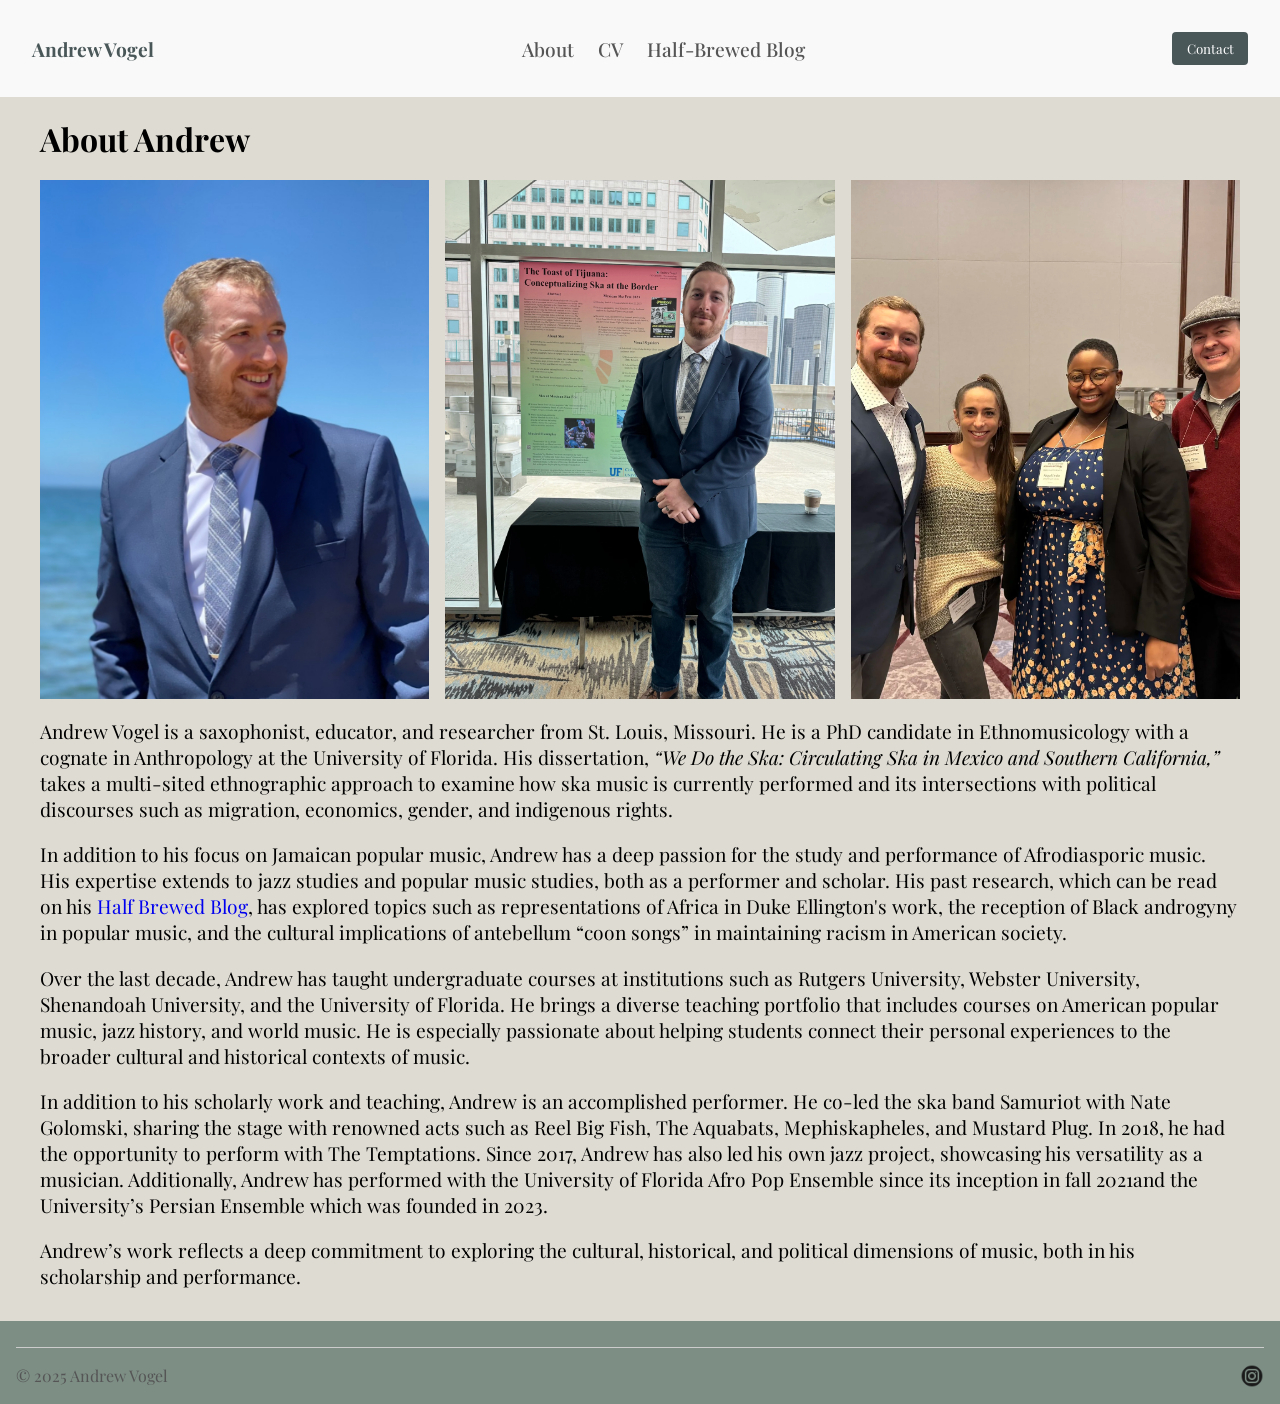
==== about.html @ 0b04c3f2 "initial website upload" ====
<!DOCTYPE html>
<html lang="en">
<head>
  <meta charset="UTF-8">
  <meta name="viewport" content="width=device-width, initial-scale=1.0">
  <title>About - Andrew Vogel</title>
  <link rel="stylesheet" href="style-sheet/style.css">
  <link rel="preconnect" href="https://fonts.googleapis.com">
  <link rel="preconnect" href="https://fonts.gstatic.com" crossorigin>
  <link href="https://fonts.googleapis.com/css2?family=Playfair+Display:ital,wght@0,400..900;1,400..900&display=swap" rel="stylesheet">
</head>
<body>
  <div class="wrapper">
   <header>
    <nav class="navbar">
      <div class="nav-left">
        <a href="index.html">Andrew Vogel</a>
      </div>
      
      <div class="nav-center">
        <a href="about.html">About</a>
        <a href="cv.html">CV</a>
        <a href="blog.html">Half-Brewed Blog </a>
      </div>
      
      <div class="nav-right">
        <a href="mailto:andrewvogel@ufl.edu">
        <button class="btn">Contact</button>
        </a>
      </div>
    </nav>

   </header>

  <main>
    <div class="container">
    <h2 class="about-header">
      About Andrew
    </h2>
    
    <div class="image-container">
      <div class="img-box">
        <img src="images/Andrew-about1.webp" alt="headshot" >
      </div> 
      <div class="img-box">
        <img src="images/Andrew-about2.webp" alt="SAM Conference, Detroit, MI">
      </div>    
      <div class="img-box">
        <img src="images/Andrew-about3.webp" alt="SEM Conference, Ottowa, Canada">
      </div>
    </div>
    
    <p>
      Andrew Vogel is a saxophonist, educator, and researcher from St. Louis, Missouri. He is a PhD candidate in Ethnomusicology with a cognate in Anthropology at the University of Florida. His dissertation,<em> “We Do the Ska: Circulating Ska in Mexico and Southern California,”</em> takes a multi-sited ethnographic approach to examine how ska music is currently performed and its intersections with political discourses such as migration, economics, gender, and indigenous rights. 
    </p>

    <p>
      In addition to his focus on Jamaican popular music, Andrew has a deep passion for the study and performance of Afrodiasporic music. His expertise extends to jazz studies and popular music studies, both as a performer and scholar. His past research, which can be read on his <a href="blog.html" target="_blank">Half Brewed Blog</a>, has explored topics such as representations of Africa in Duke Ellington's work, the reception of Black androgyny in popular music, and the cultural implications of antebellum “coon songs” in maintaining racism in American society.
    </p>

    <p>
      Over the last decade, Andrew has taught undergraduate courses at institutions such as Rutgers University, Webster University, Shenandoah University, and the University of Florida. He brings a diverse teaching portfolio that includes courses on American popular music, jazz history, and world music. He is especially passionate about helping students connect their personal experiences to the broader cultural and historical contexts of music.
    </p>

    <p>
      In addition to his scholarly work and teaching, Andrew is an accomplished performer. He co-led the ska band Samuriot with Nate Golomski, sharing the stage with renowned acts such as Reel Big Fish, The Aquabats, Mephiskapheles, and Mustard Plug. In 2018, he had the opportunity to perform with The Temptations. Since 2017, Andrew has also led his own jazz project, showcasing his versatility as a musician. Additionally, Andrew has performed with the University of Florida Afro Pop Ensemble since its inception in fall 2021and the University’s Persian Ensemble which was founded in 2023. 
    </p>

    <p>
      Andrew’s work reflects a deep commitment to exploring the cultural, historical, and political dimensions of music, both in his scholarship and performance.  
    </p>
    </div>
  </main>
<footer>
  <hr class="footer-line">

  <div class="footer-content">
    <p>&copy; 2025 Andrew Vogel</p>

    <div class="socials">
      <ul>
        <li>
          <a href="https://www.instagram.com/aa_vogel/" target="_blank">
            <img src="images/instagram.png" alt="Instagram">
          </a>
        </li>
        <!-- Add more socials here if needed -->
      </ul>
    </div>
  </div>
</footer>
</div> 
</body>
</html>
---- style-sheet/style.css ----
/* colors
light beige #faedcd
green #6a994e

*/


/*  General
-------------------------*/
html{
  box-sizing: border-box;
  font-family: "Playfair Display", Arial, Helvetica, sans-serif;
  font-optical-sizing: auto;
}
html, body {
  height: 100%;
  
}
body {
  background-color: #dedbd2;
  margin: 0;
  font-size: 1.2rem;
}

.blog-container {
  text-align: center;
  max-width: 900px;
}

.navbar {
  display: flex;
  justify-content: space-between; /* push left & right to edges */
  align-items: center;            /* vertical centering */
  padding: 2rem 2rem;
  background-color: #f9f9f9;
}

/* Left, Center, Right sections */
.nav-left {
 
  font-weight: bold;
  font-size: 1.2rem;
  
}
.nav-left a {
 text-decoration:none;
 color:#4a5759;
}
.nav-left a:hover {
  color: #b0c4b1;
  transform: scale(1.1);
}

.nav-center {
  display: flex;
  gap: 1.5rem; /* space between links */
  font-size: 1.2rem ;
}

.nav-center a {
  text-decoration: none;
  color: #555;
  font-weight: 500;
}

.nav-center a:hover {
  color: #b0c4b1;
  transform: scale(1.1);
}

.nav-right button {
  padding: 0.5rem 0.9rem;
  border: none;
  background-color: #4a5759;
  color: white;
  border-radius: 4px;
  cursor: pointer;
  font-family: "Playfair Display", Arial, Helvetica, sans-serif;
}

.nav-right button:hover {
  background-color: #b0c4b1;
  transform: scale(1.1);
}

img {
  max-width: 100%; height: auto; display: block;
}
.scroll-animate {
  opacity: 0;
  transform: translateY(30px);
  transition: all 0.8s ease;
}

.scroll-animate.show {
  opacity: 1;
  transform: translateY(0);
}

/*  links
-------------------------*/
a {
  text-decoration: none;
}


/*  body
-------------------------*/

h1 {
  display: flex;
  flex-direction: column; /* stack the spans */
  font-size: 2.5rem;
  justify-content: center; /* vertical centering inside h1 */
  align-items: center;     /* horizontal centering */
  text-align: center;      /* make sure text is centered */
  margin: 0;
}
h2 {
  text-align: left;
  margin: 20px 0px;
  font-size: 2rem;
}

.first-name {
  font-weight: 700;
  color: #555;
}

.last-name {
  font-weight: 700;
  color: #555;
}

.keywords {
  display: flex;
  flex-direction: column; /* stack the spans */
  font-size: 1.5rem;
  justify-content: center; /* vertical centering inside h1 */
  align-items: center;     /* horizontal centering */
  text-align: center;      /* make sure text is centered */
  margin: 0;
}
.main-section {
  display: grid;
  grid-template-columns: 1fr 1fr; /* 2 equal columns */
  gap: 2rem;                      /* space between columns */
  padding: 2rem;
  background-color: #dedbd2;       /* page background */
}
.main-section-cv {
  display: grid;
  grid-template-columns: 0.5fr 1fr; /* 2 equal columns */
  gap: 2rem;                      /* space between columns */
  padding: 2rem;
  background-color: #dedbd2;  
}
  .hanging-indent {
    padding-left: 40px;
    text-indent: -40px;
  }
.container {
  max-width: 1200px;
  margin: 0 auto;
  text-align: left;
}

.cv-container {
 position:relative;
  

}

.image-container {
  display:grid;
  grid-template-columns: repeat(3, minmax(0, 1fr));
  gap: 16px;
}
.img-box img{
  max-width: 100%;
  height:100%;
  display: block;
  object-fit:cover;
}

.text-column {
  display: flex;
  flex-direction: column;
  gap: 1rem; /* space between the three rows of text */
}

.image-column {
  display: flex;
  justify-content: center; /* center image horizontally */
  align-items: center;     /* center image vertically */
  background-color: #b0c4b1; /* a different color than background */
  padding: 3rem;            /* padding around the image */
  border-radius: 10px;       /* optional, softer edges */
  max-width: 400px;
}

.image-column img {
  max-width: 100%;
  height: auto;
  display: block;
}

/* ✅ Responsive breakpoint */
@media (max-width: 768px) {
  .main-section {
    grid-template-columns: 1fr; /* stack into one column */
  }

  .image-column {
    margin-top: 1rem; /* space between text and image */
  }
}

.grid-container {
  margin: 0 auto;
  max-width: 1200px;
  display: grid;
  gap: 20px;
  /*grid-template-columns: repeat(3, 1fr);*/
}

@media (min-width: 640px) {
  .grid-container {
    grid-template-columns: 1fr; /* 2 cols */
  }}

.grid-container img {
  width: 100%;
  height: auto;
  display: block;
}

.grid-container > div {
  background-color: #7d8e85;
  border: 2px solid white;
  padding: 10px;
}

.grid-container > div:hover {
  background-color: #b0c4b1;
  transform: scale(1.02);
}

/*.grid-container > div:nth-child(1) {
  grid-column: span 3;
}*/

.grid-item {
  display: block;
  background-color: #7d8e85;
  border: 2px solid white;
  padding: 20px;
  text-decoration: none;
  color: inherit;
  transition: background-color 0.2s, transform 0.2s;
}

.grid-item:hover {
  background-color: #b0c4b1;
  transform: scale(1.02);
}
.grid-item img {
  width: 100%;
  height: auto;
  display: block;
  margin-bottom: 10px;
}



/*  footer
-------------------------*/
footer {
  background-color: #7d8e85;
  padding: 1rem;
  margin-top: 2rem;
}

.footer-line {
  border: none;
  border-top: 1px solid #ccc;
  margin-bottom: 1rem;
}

.footer-content {
  display: flex;
  justify-content: space-between;
  align-items: center;
}

.footer-content p {
  margin: 0;
  font-size: 1rem;
  color: #555;
}

.socials ul {
  list-style: none;
  margin: 0;
  padding: 0;
  display: flex;
  gap: 1rem;
}

.socials img {
  width: 24px;
  height: 24px;
}
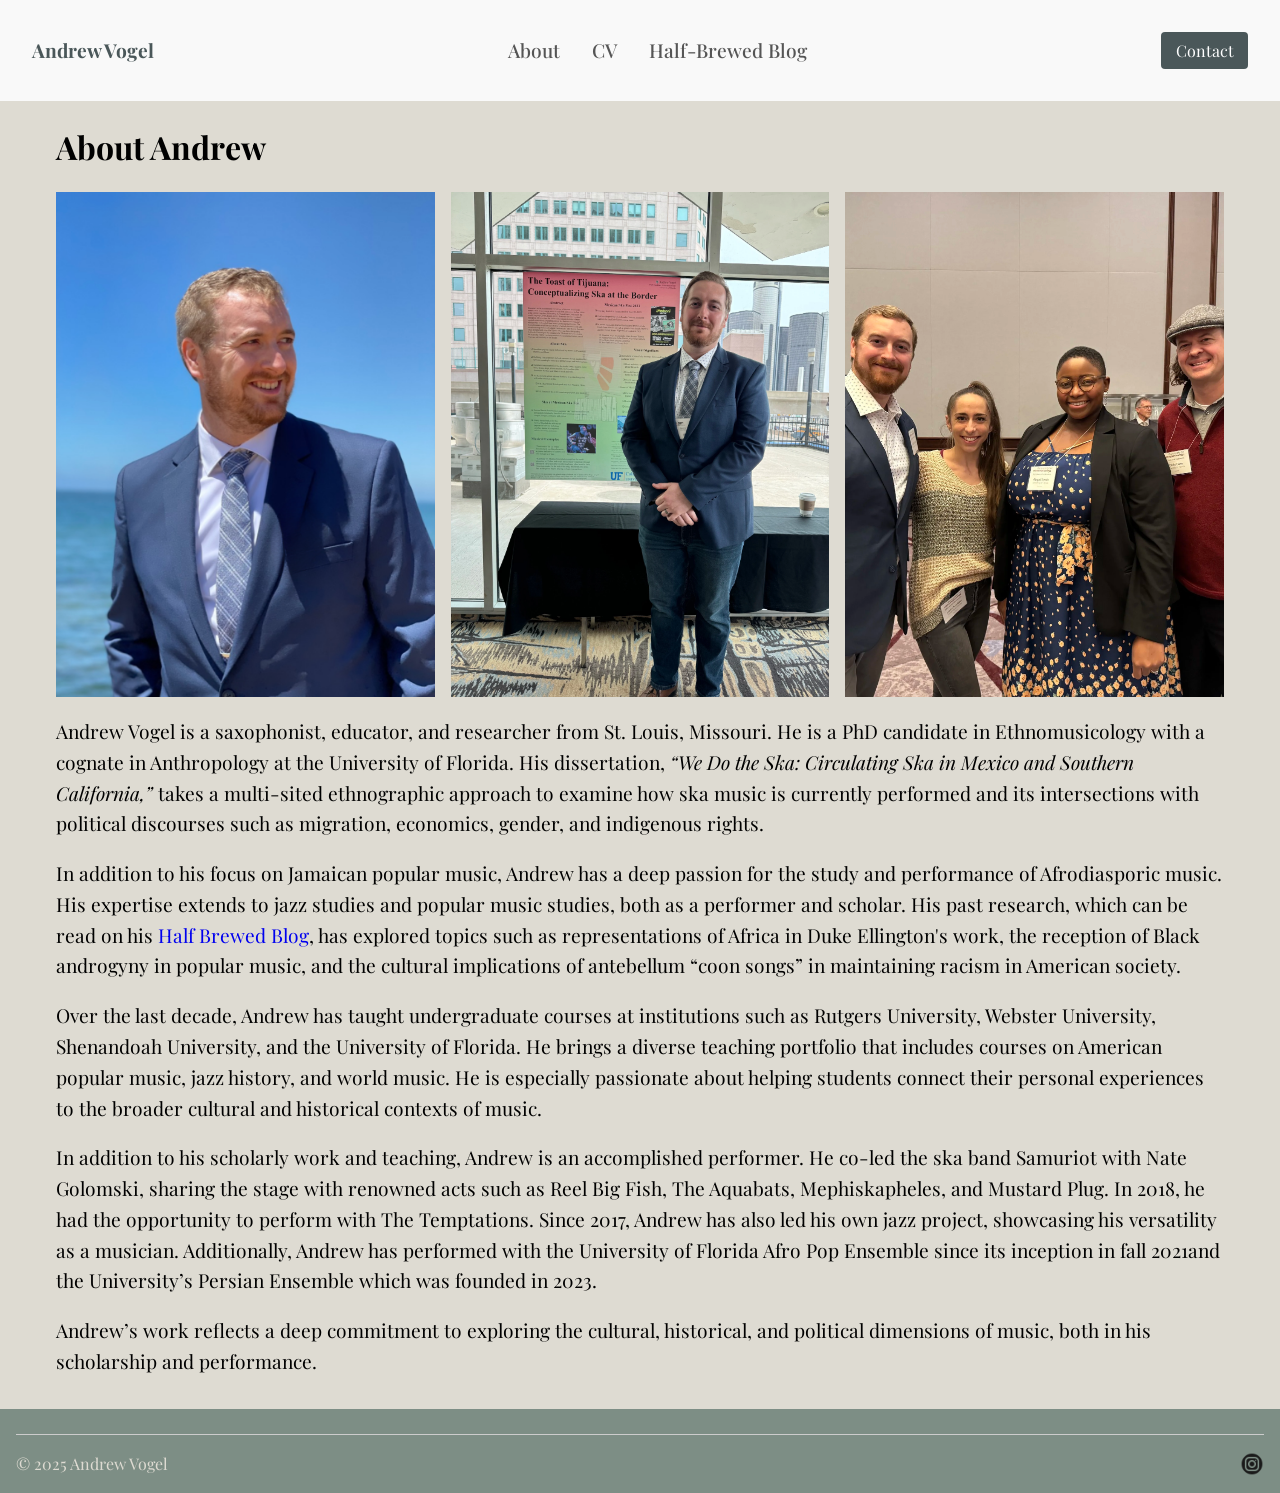
==== commit 0b91e390: "added js" ====
--- a/about.html
+++ b/about.html
@@ -90,5 +90,6 @@
   </div>
 </footer>
 </div> 
+<script src="script.js"></script>
 </body>
 </html>
--- a/style-sheet/style.css
+++ b/style-sheet/style.css
@@ -1,71 +1,130 @@
-/* colors
-light beige #faedcd
-green #6a994e
-
+/* ==========================================================================
+   Color Palette
+   ========================================================================== */
+/* 
+  Primary Colors:
+  - Light beige: #faedcd
+  - Green: #6a994e
+  - Background: #dedbd2
+  - Accent green: #b0c4b1
+  - Dark green: #4a5759
+  - Medium green: #7d8e85
 */
 
-
-/*  General
--------------------------*/
-html{
+/* ==========================================================================
+   Base Styles
+   ========================================================================== */
+html {
   box-sizing: border-box;
   font-family: "Playfair Display", Arial, Helvetica, sans-serif;
   font-optical-sizing: auto;
-}
-html, body {
   height: 100%;
-  
-}
+}
+
+*,
+*:before,
+*:after {
+  box-sizing: inherit;
+}
+
 body {
   background-color: #dedbd2;
   margin: 0;
   font-size: 1.2rem;
-}
-
-.blog-container {
+  line-height: 1.6;
+  height: 100%;
+}
+
+img {
+  max-width: 100%;
+  height: auto;
+  display: block;
+}
+
+a {
+  text-decoration: none;
+}
+
+/* ==========================================================================
+   Typography
+   ========================================================================== */
+h1 {
+  display: flex;
+  flex-direction: column;
+  font-size: clamp(2rem, 5vw, 2.5rem);
+  justify-content: center;
+  align-items: center;
   text-align: center;
-  max-width: 900px;
-}
-
+  margin: 0;
+}
+
+h2 {
+  text-align: left;
+  margin: 20px 0;
+  font-size: clamp(1.5rem, 4vw, 2rem);
+}
+
+h3 {
+  font-size: clamp(1.2rem, 3vw, 1.5rem);
+}
+
+.first-name,
+.last-name {
+  font-weight: 700;
+  color: #555;
+}
+
+.keywords {
+  display: flex;
+  flex-direction: column;
+  font-size: clamp(1.2rem, 3vw, 1.5rem);
+  justify-content: center;
+  align-items: center;
+  text-align: center;
+  margin: 0;
+}
+
+/* ==========================================================================
+   Navigation
+   ========================================================================== */
 .navbar {
   display: flex;
-  justify-content: space-between; /* push left & right to edges */
-  align-items: center;            /* vertical centering */
-  padding: 2rem 2rem;
+  justify-content: space-between;
+  align-items: center;
+  padding: 1rem 1.5rem;
   background-color: #f9f9f9;
-}
-
-/* Left, Center, Right sections */
+  flex-wrap: wrap;
+  gap: 1rem;
+}
+
 .nav-left {
- 
   font-weight: bold;
   font-size: 1.2rem;
-  
-}
+}
+
 .nav-left a {
- text-decoration:none;
- color:#4a5759;
-}
+  color: #4a5759;
+}
+
 .nav-left a:hover {
   color: #b0c4b1;
-  transform: scale(1.1);
 }
 
 .nav-center {
   display: flex;
-  gap: 1.5rem; /* space between links */
-  font-size: 1.2rem ;
+  gap: 1.5rem;
+  font-size: 1.2rem;
+  flex-wrap: wrap;
 }
 
 .nav-center a {
-  text-decoration: none;
   color: #555;
   font-weight: 500;
+  white-space: nowrap;
 }
 
 .nav-center a:hover {
   color: #b0c4b1;
-  transform: scale(1.1);
 }
 
 .nav-right button {
@@ -76,194 +135,131 @@
   border-radius: 4px;
   cursor: pointer;
   font-family: "Playfair Display", Arial, Helvetica, sans-serif;
+  font-size: 1rem;
+  transition: background-color 0.3s ease;
 }
 
 .nav-right button:hover {
   background-color: #b0c4b1;
-  transform: scale(1.1);
-}
-
-img {
-  max-width: 100%; height: auto; display: block;
-}
-.scroll-animate {
-  opacity: 0;
-  transform: translateY(30px);
-  transition: all 0.8s ease;
-}
-
-.scroll-animate.show {
-  opacity: 1;
-  transform: translateY(0);
-}
-
-/*  links
--------------------------*/
-a {
-  text-decoration: none;
-}
-
-
-/*  body
--------------------------*/
-
-h1 {
-  display: flex;
-  flex-direction: column; /* stack the spans */
-  font-size: 2.5rem;
-  justify-content: center; /* vertical centering inside h1 */
-  align-items: center;     /* horizontal centering */
-  text-align: center;      /* make sure text is centered */
-  margin: 0;
-}
-h2 {
-  text-align: left;
-  margin: 20px 0px;
-  font-size: 2rem;
-}
-
-.first-name {
-  font-weight: 700;
-  color: #555;
-}
-
-.last-name {
-  font-weight: 700;
-  color: #555;
-}
-
-.keywords {
-  display: flex;
-  flex-direction: column; /* stack the spans */
-  font-size: 1.5rem;
-  justify-content: center; /* vertical centering inside h1 */
-  align-items: center;     /* horizontal centering */
-  text-align: center;      /* make sure text is centered */
-  margin: 0;
-}
+}
+
+/* ==========================================================================
+   Main Sections
+   ========================================================================== */
 .main-section {
   display: grid;
-  grid-template-columns: 1fr 1fr; /* 2 equal columns */
-  gap: 2rem;                      /* space between columns */
-  padding: 2rem;
-  background-color: #dedbd2;       /* page background */
-}
+  grid-template-columns: 1fr;
+  gap: 2rem;
+  padding: 1.5rem;
+  background-color: #dedbd2;
+  align-items: start;
+    max-width: 1200px;  
+  margin: 0 auto; 
+}
+
 .main-section-cv {
   display: grid;
-  grid-template-columns: 0.5fr 1fr; /* 2 equal columns */
-  gap: 2rem;                      /* space between columns */
-  padding: 2rem;
-  background-color: #dedbd2;  
-}
-  .hanging-indent {
-    padding-left: 40px;
-    text-indent: -40px;
-  }
-.container {
-  max-width: 1200px;
-  margin: 0 auto;
-  text-align: left;
-}
-
-.cv-container {
- position:relative;
-  
-
-}
-
-.image-container {
-  display:grid;
-  grid-template-columns: repeat(3, minmax(0, 1fr));
-  gap: 16px;
-}
-.img-box img{
-  max-width: 100%;
-  height:100%;
-  display: block;
-  object-fit:cover;
+  grid-template-columns: 1fr;
+  gap: 2rem;
+  padding: 1.5rem;
+  background-color: #dedbd2;
 }
 
 .text-column {
   display: flex;
   flex-direction: column;
-  gap: 1rem; /* space between the three rows of text */
+  gap: 1rem;
 }
 
 .image-column {
   display: flex;
-  justify-content: center; /* center image horizontally */
-  align-items: center;     /* center image vertically */
-  background-color: #b0c4b1; /* a different color than background */
-  padding: 3rem;            /* padding around the image */
-  border-radius: 10px;       /* optional, softer edges */
-  max-width: 400px;
+  justify-content: center;
+  align-items: center;
+  padding: 0;  /* Remove padding */
+  border-radius: 10px;
+  width: 100%;
 }
 
 .image-column img {
   max-width: 100%;
   height: auto;
   display: block;
-}
-
-/* ✅ Responsive breakpoint */
-@media (max-width: 768px) {
-  .main-section {
-    grid-template-columns: 1fr; /* stack into one column */
-  }
-
-  .image-column {
-    margin-top: 1rem; /* space between text and image */
-  }
-}
-
+  background-color: #b0c4b1;  
+  padding: 2rem;  
+  border-radius: 10px;
+}
+
+/* ==========================================================================
+   Containers
+   ========================================================================== */
+.container {
+  max-width: 1200px;
+  margin: 0 auto;
+  padding: 0 1rem;
+  text-align: left;
+}
+
+.cv-container {
+  position: relative;
+  padding: 0 1rem;
+}
+
+.hanging-indent {
+  padding-left: 2rem;
+  text-indent: -2rem;
+}
+
+.blog-container {
+  text-align: center;
+  max-width: 900px;
+}
+
+/* ==========================================================================
+   Image Container
+   ========================================================================== */
+.image-container {
+  display: grid;
+  grid-template-columns: 1fr;
+  gap: 16px;
+}
+
+.img-box img {
+  max-width: 100%;
+  height: 100%;
+  display: block;
+  object-fit: cover;
+}
+
+/* ==========================================================================
+   Blog Grid
+   ========================================================================== */
 .grid-container {
   margin: 0 auto;
   max-width: 1200px;
   display: grid;
   gap: 20px;
-  /*grid-template-columns: repeat(3, 1fr);*/
-}
-
-@media (min-width: 640px) {
-  .grid-container {
-    grid-template-columns: 1fr; /* 2 cols */
-  }}
-
-.grid-container img {
-  width: 100%;
-  height: auto;
-  display: block;
-}
-
-.grid-container > div {
-  background-color: #7d8e85;
-  border: 2px solid white;
-  padding: 10px;
-}
-
-.grid-container > div:hover {
-  background-color: #b0c4b1;
-  transform: scale(1.02);
-}
-
-/*.grid-container > div:nth-child(1) {
-  grid-column: span 3;
-}*/
+  padding: 1rem;
+  grid-template-columns: 1fr;
+}
+
+.grid-item-header {
+  grid-column: 1 / -1;
+}
 
 .grid-item {
   display: block;
   background-color: #7d8e85;
   border: 2px solid white;
   padding: 20px;
-  text-decoration: none;
   color: inherit;
-  transition: background-color 0.2s, transform 0.2s;
+  transition: background-color 0.3s ease, transform 0.2s ease;
 }
 
 .grid-item:hover {
   background-color: #b0c4b1;
   transform: scale(1.02);
 }
+
 .grid-item img {
   width: 100%;
   height: auto;
@@ -271,10 +267,18 @@
   margin-bottom: 10px;
 }
 
-
-
-/*  footer
--------------------------*/
+.grid-item h3 {
+  margin: 0.5rem 0;
+}
+
+.grid-item p {
+  margin: 0.5rem 0;
+  font-size: 1rem;
+}
+
+/* ==========================================================================
+   Footer
+   ========================================================================== */
 footer {
   background-color: #7d8e85;
   padding: 1rem;
@@ -289,14 +293,16 @@
 
 .footer-content {
   display: flex;
-  justify-content: space-between;
+  flex-direction: column;
+  gap: 1rem;
   align-items: center;
+  text-align: center;
 }
 
 .footer-content p {
   margin: 0;
   font-size: 1rem;
-  color: #555;
+  color: #dedbd2;
 }
 
 .socials ul {
@@ -312,4 +318,139 @@
   height: 24px;
 }
 
-
+/* ==========================================================================
+   Scroll Animation
+   ========================================================================== */
+.scroll-animate {
+  opacity: 0;
+  transform: translateY(30px);
+  transition: all 0.8s ease;
+}
+
+.scroll-animate.show {
+  opacity: 1;
+  transform: translateY(0);
+}
+
+/* ==========================================================================
+   Media Queries
+   ========================================================================== */
+
+/* Tablet (640px+) */
+@media (min-width: 640px) {
+  .navbar {
+    padding: 1.5rem 2rem;
+  }
+
+  .main-section,
+  .main-section-cv {
+    padding: 2rem;
+  }
+
+  .image-container {
+    grid-template-columns: repeat(2, 1fr);
+  }
+
+  .footer-content {
+    flex-direction: row;
+    justify-content: space-between;
+  }
+}
+
+/* Desktop (768px+) */
+@media (min-width: 768px) {
+  .main-section {
+    grid-template-columns: 1.2fr 1fr;
+    gap: 3rem;
+  }
+
+  .image-column {
+    max-width: 500px;
+    margin: 0 auto;
+  }
+
+  .image-container {
+    grid-template-columns: repeat(3, 1fr);  
+  }
+}
+
+/* Large Desktop (1024px+) */
+@media (min-width: 1024px) {
+  .navbar {
+    padding: 2rem;
+  }
+
+  .nav-center {
+    gap: 2rem;
+  }
+
+  .main-section-cv {
+    grid-template-columns: 0.5fr 1fr;
+  }
+
+  .hanging-indent {
+    padding-left: 40px;
+    text-indent: -40px;
+  }
+}
+
+/* Print Styles */
+@media print {
+  .navbar,
+  footer {
+    display: none;
+  }
+
+  body {
+    background-color: white;
+  }
+
+  .main-section,
+  .main-section-cv {
+    grid-template-columns: 1fr;
+  }
+}
+
+/* ==========================================================================
+   Back to Top Button
+   ========================================================================== */
+.back-to-top-btn {
+  position: fixed;
+  bottom: 30px;
+  right: 30px;
+  width: 50px;
+  height: 50px;
+  background-color: #4a5759;
+  color: white;
+  border: none;
+  border-radius: 50%;
+  font-size: 1.5rem;
+  cursor: pointer;
+  opacity: 0;
+  visibility: hidden;
+  transition: all 0.3s ease;
+  z-index: 1000;
+  box-shadow: 0 4px 8px rgba(0, 0, 0, 0.2);
+}
+
+.back-to-top-btn:hover {
+  background-color: #b0c4b1;
+  transform: translateY(-3px);
+  box-shadow: 0 6px 12px rgba(0, 0, 0, 0.3);
+}
+
+.back-to-top-btn.show {
+  opacity: 1;
+  visibility: visible;
+}
+
+/* Mobile adjustments */
+@media (max-width: 640px) {
+  .back-to-top-btn {
+    bottom: 20px;
+    right: 20px;
+    width: 45px;
+    height: 45px;
+    font-size: 1.3rem;
+  }
+}
